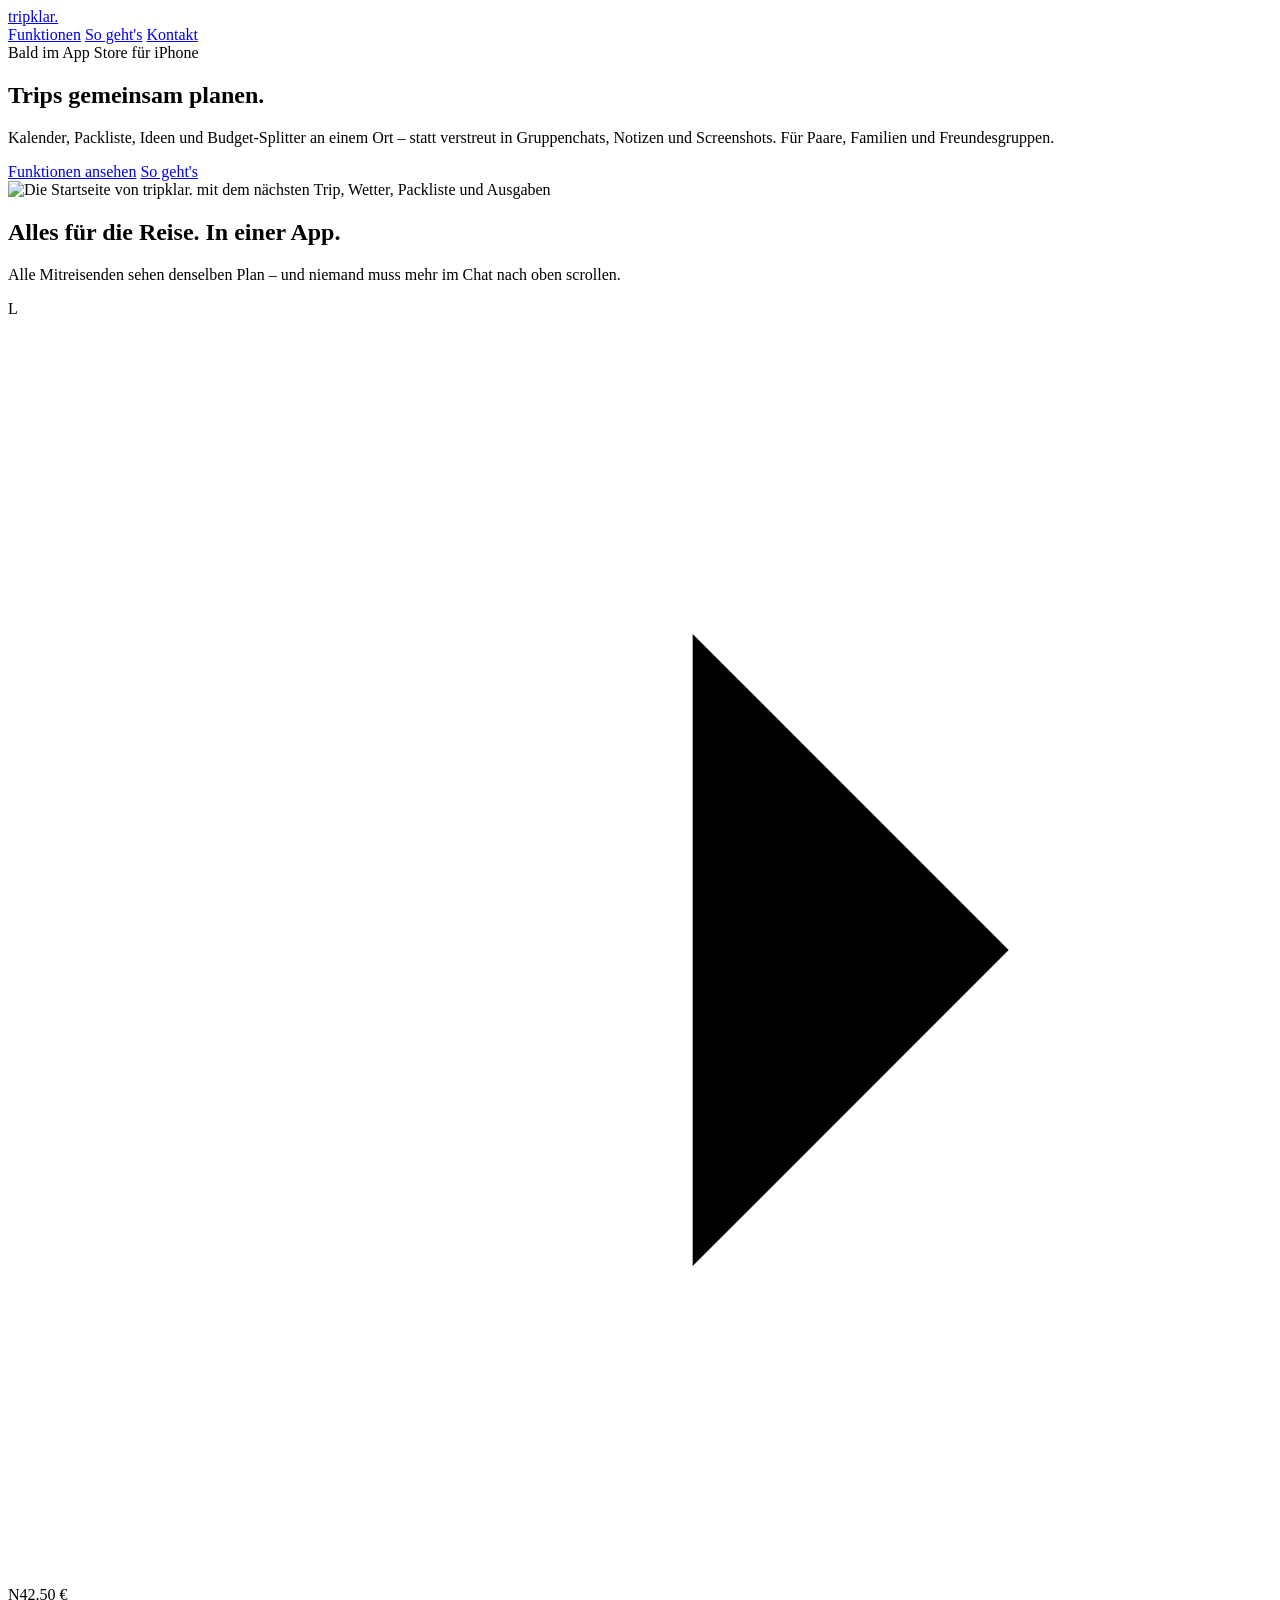
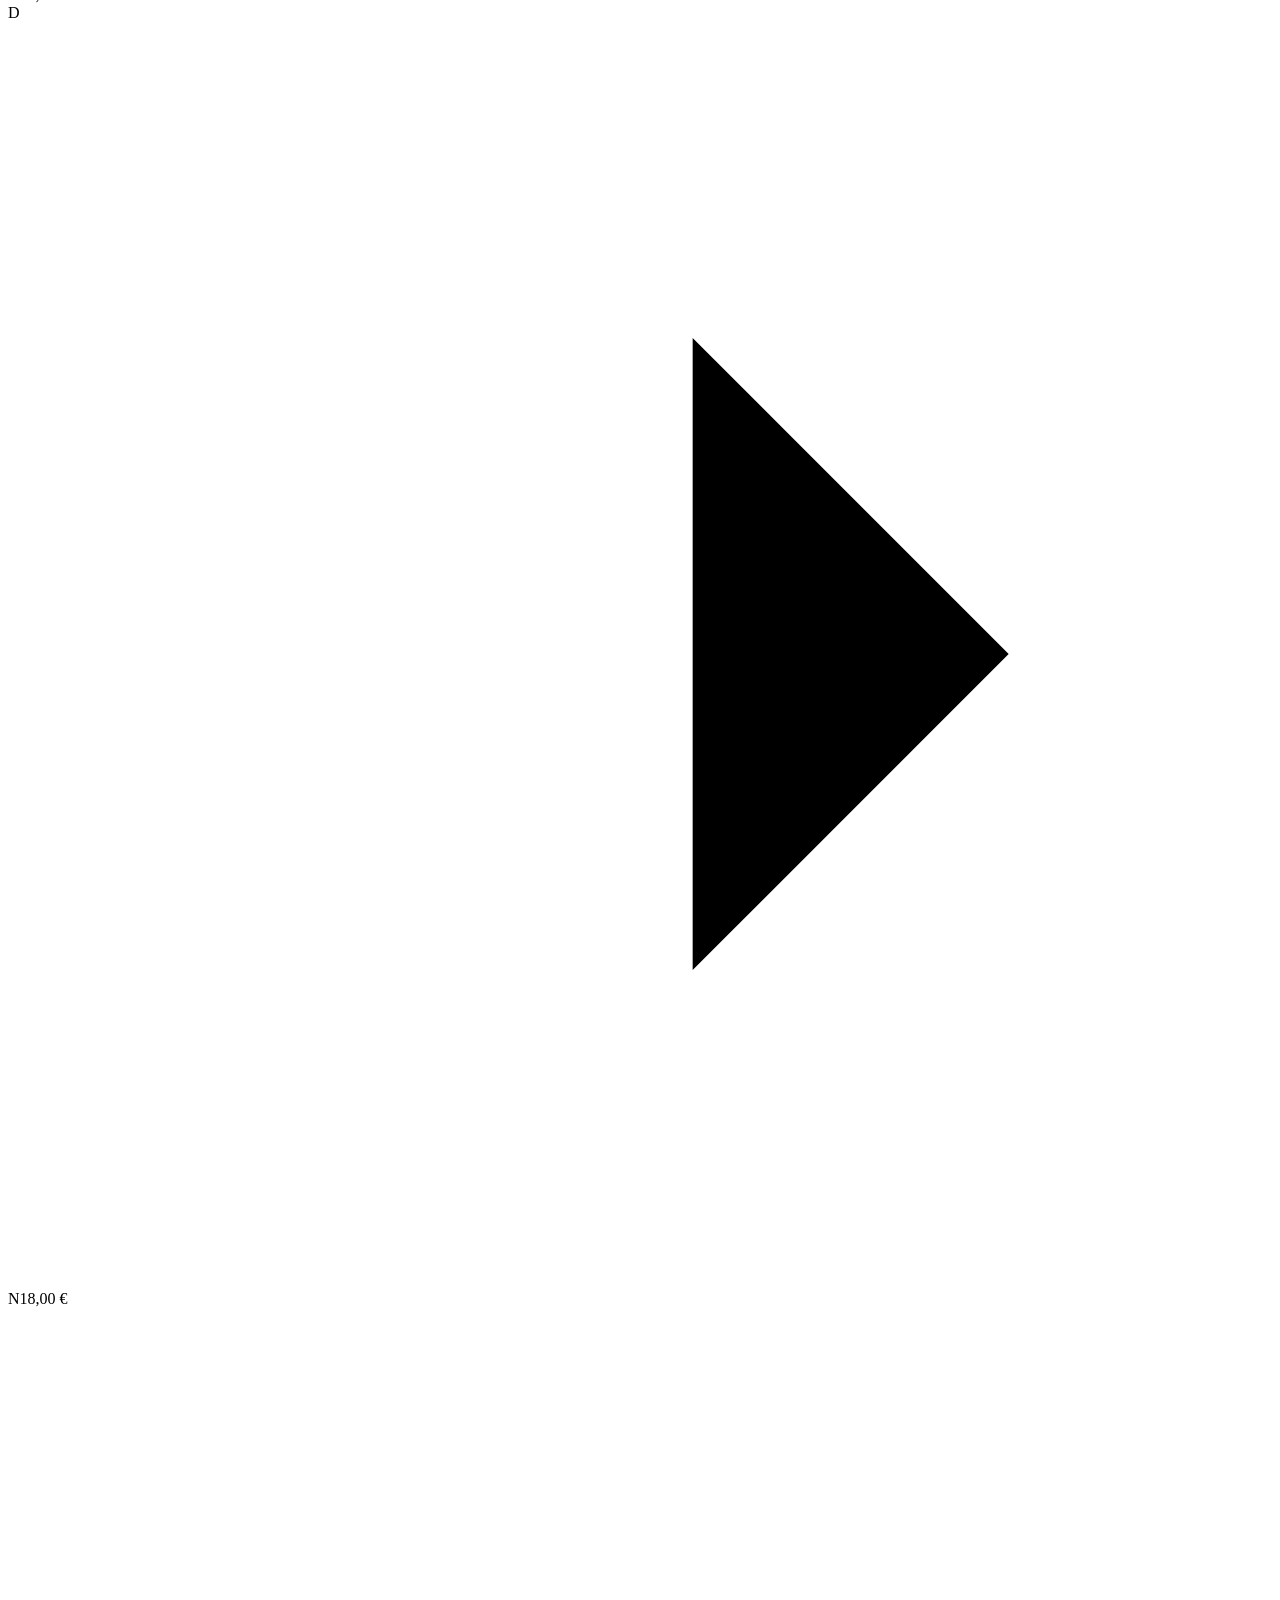
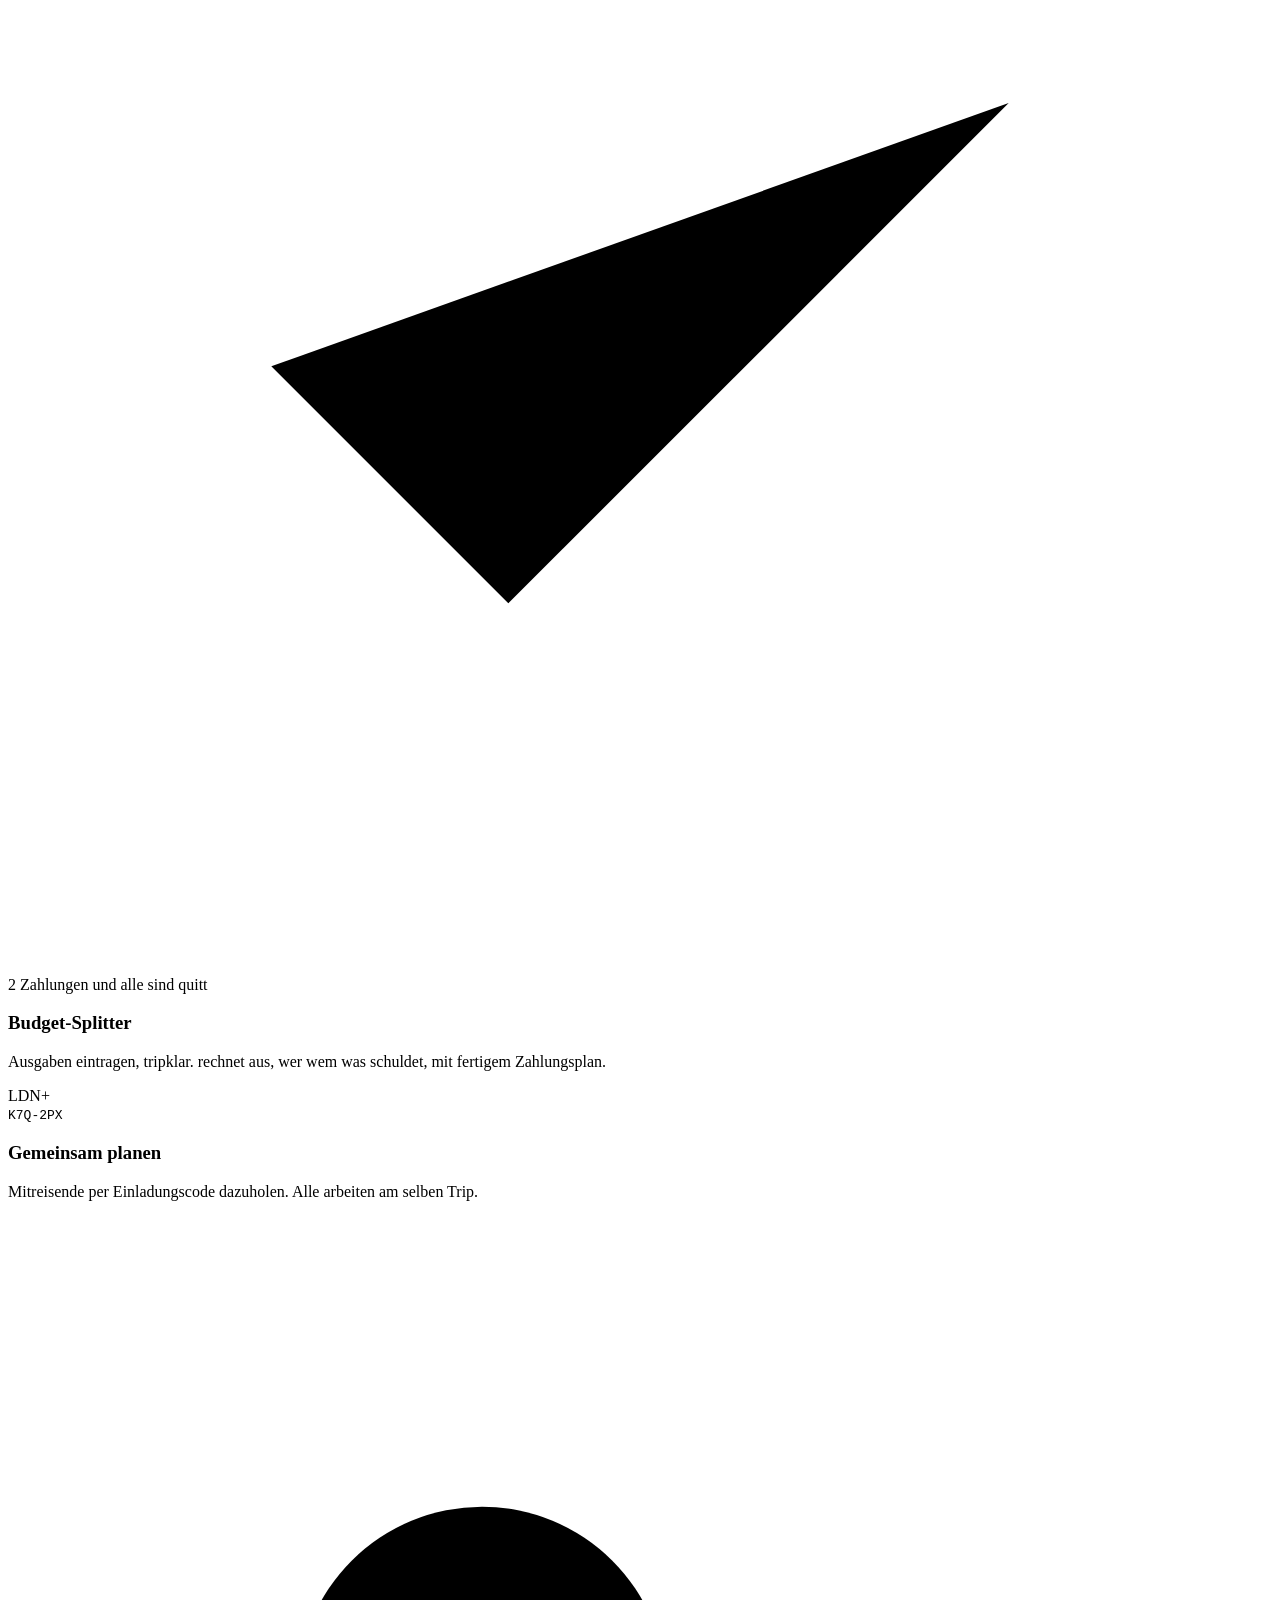
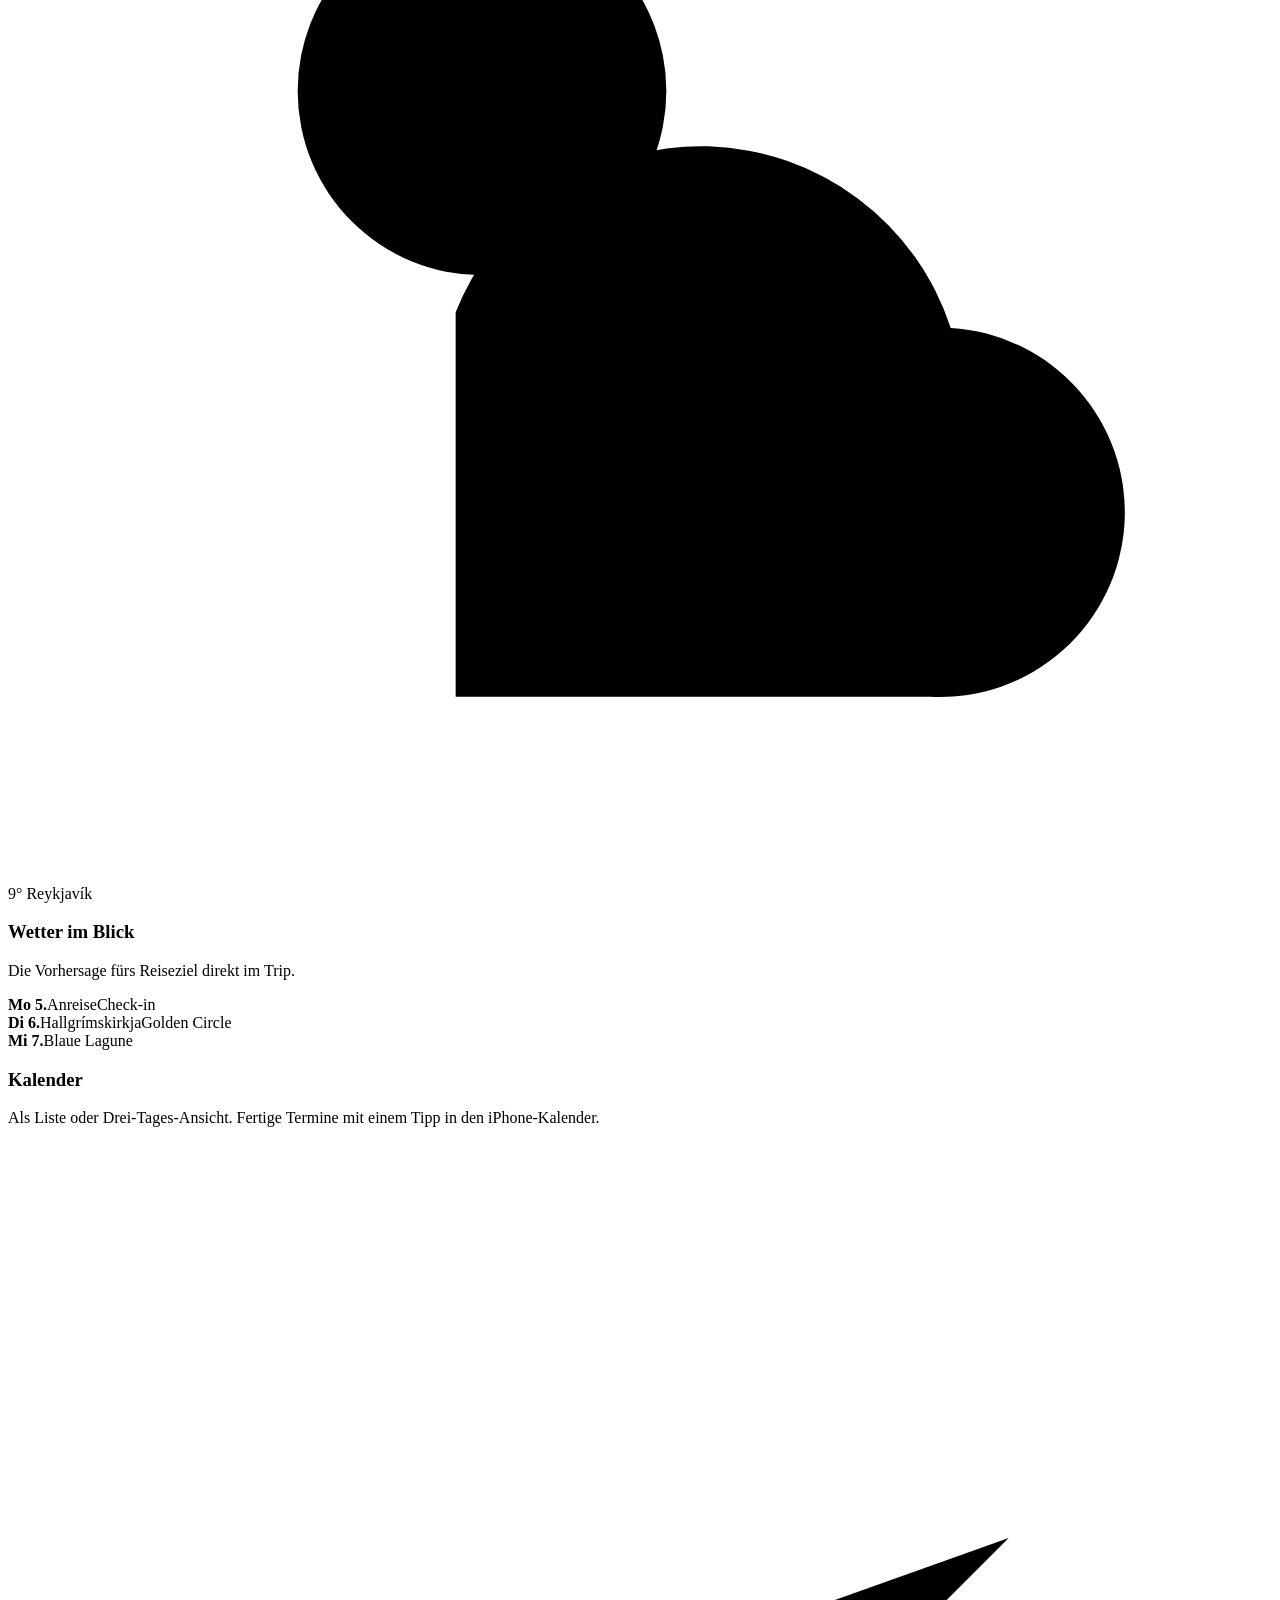
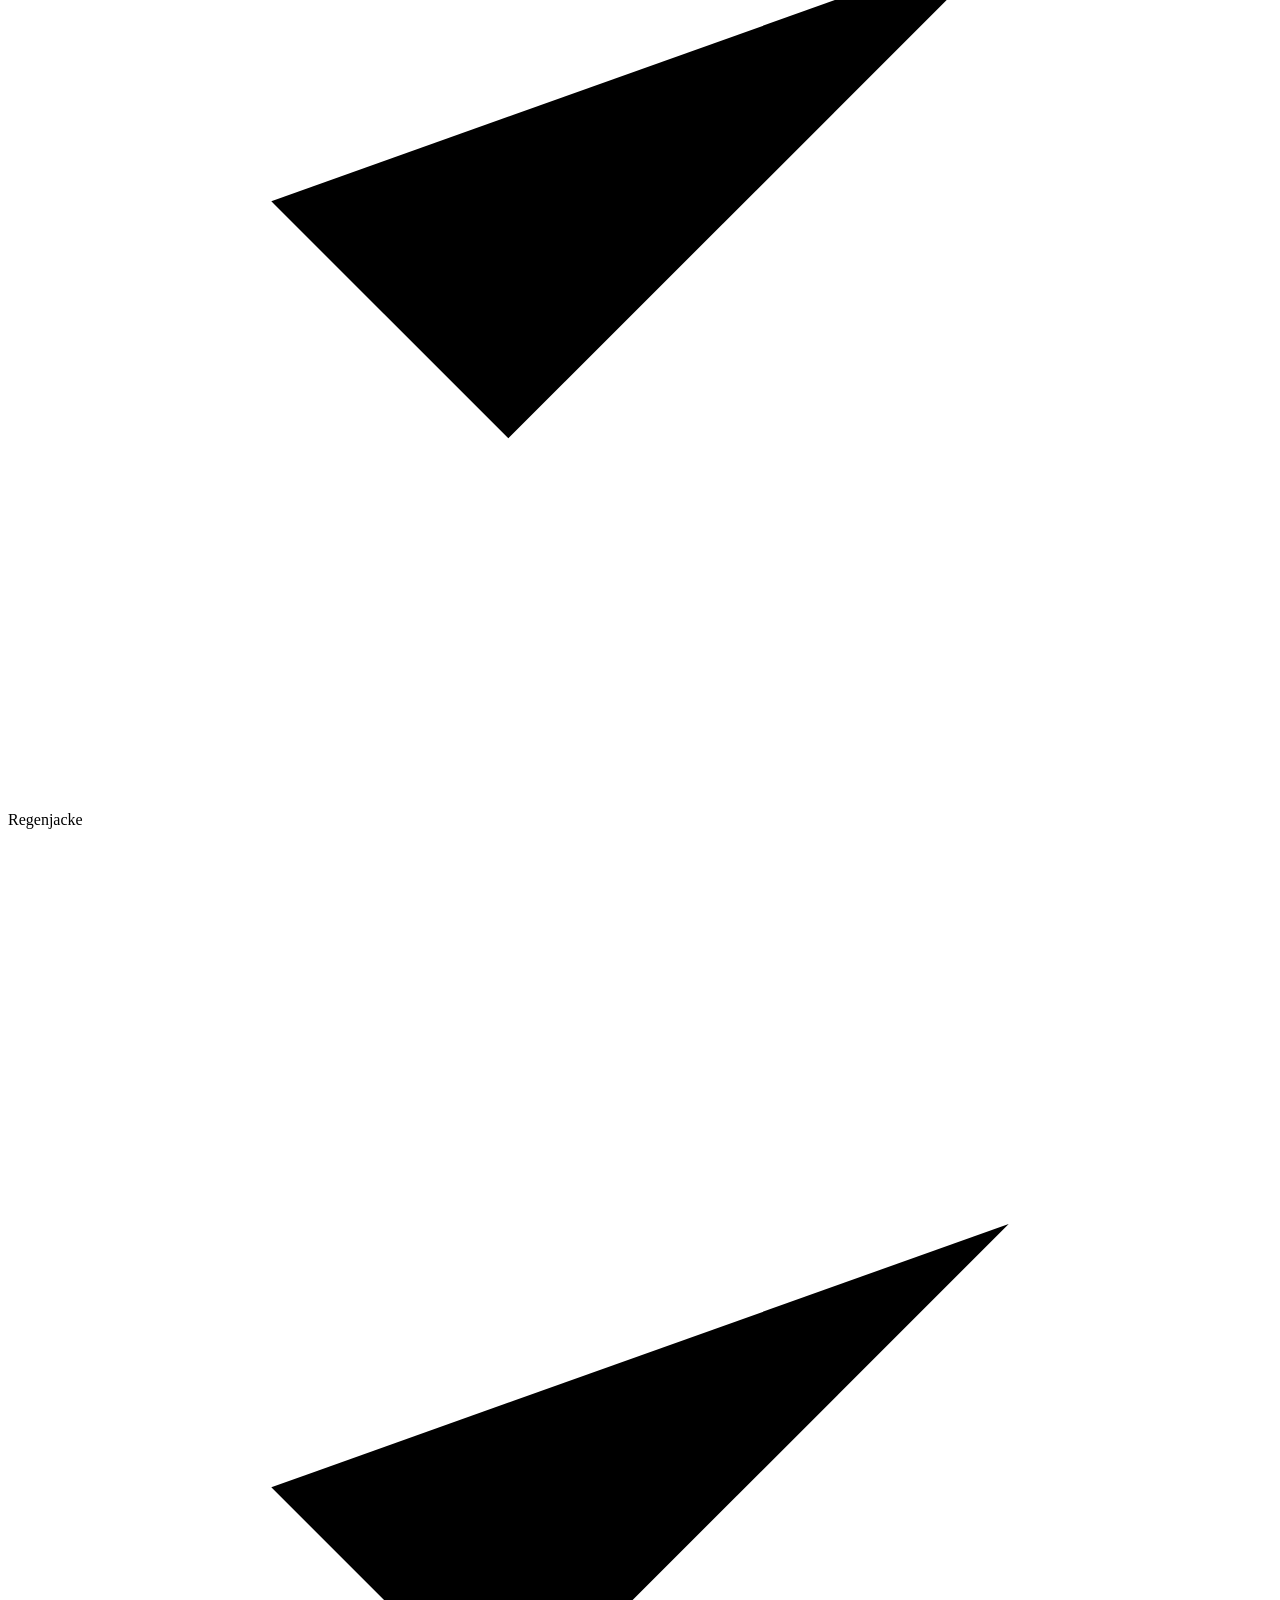
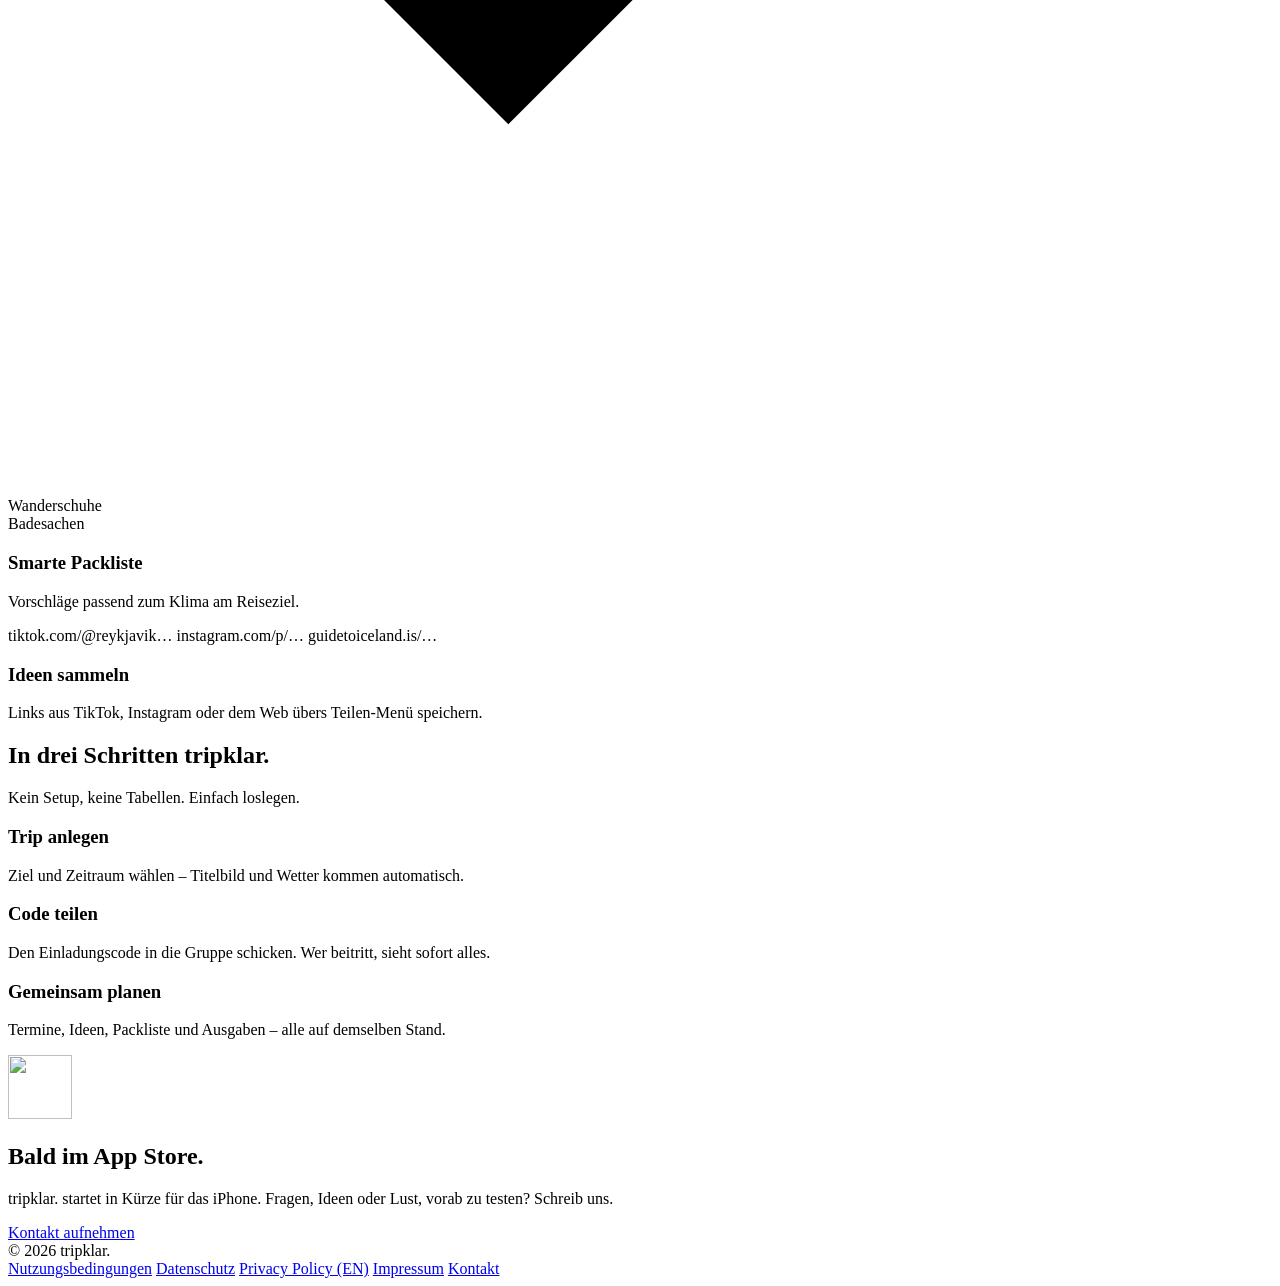
==== index.html @ 56bbf9bd "Startseite: Slogan zu 'Trips gemeinsam planen.' (gemeinsam in Markengrün) Co-Authored-By: Claude Son" ====
<!doctype html>
<html lang="de">
<head>
  <meta charset="utf-8">
  <meta name="viewport" content="width=device-width, initial-scale=1">
  <title>tripklar. – Reisen gemeinsam planen</title>
  <meta name="description" content="tripklar. ist der Reiseplaner für Paare, Familien und Freundesgruppen: Kalender, Packliste, Ideen und Budget-Splitter an einem Ort.">
  <meta name="theme-color" content="#FFFFFF">
  <meta property="og:title" content="tripklar. – Reisen gemeinsam planen">
  <meta property="og:description" content="Kalender, Packliste, Ideen und Budget-Splitter an einem Ort – statt verstreut im Gruppenchat.">
  <meta property="og:image" content="https://tripklar.app/assets/hero-mockup.png">
  <meta property="og:url" content="https://tripklar.app/">
  <link rel="canonical" href="https://tripklar.app/">
  <link rel="icon" type="image/png" href="assets/favicon.png">
  <link rel="apple-touch-icon" href="assets/apple-touch-icon.png">
  <link rel="stylesheet" href="style.css">
</head>
<body>

<header class="site-header">
  <div class="wrap">
    <a class="brand" href="./"><img src="assets/logo.png" alt="">tripklar.</a>
    <nav>
      <a class="optional" href="#funktionen">Funktionen</a>
      <a class="optional" href="#so-gehts">So geht's</a>
      <a href="#start">Kontakt</a>
    </nav>
  </div>
</header>

<main>

  <section class="hero">
    <div class="wrap">
      <div>
        <span class="eyebrow">Bald im App Store für iPhone</span>
        <h1>Trips <span>gemeinsam</span> planen.</h1>
        <p class="lead">Kalender, Packliste, Ideen und Budget-Splitter an einem Ort – statt verstreut in Gruppenchats, Notizen und Screenshots. Für Paare, Familien und Freundesgruppen.</p>
        <div class="cta-row">
          <!-- Zum Launch: primären Button durch den App-Store-Link ersetzen. -->
          <a class="btn btn-primary" href="#funktionen">Funktionen ansehen</a>
          <a class="btn btn-ghost" href="#so-gehts">So geht's</a>
        </div>
      </div>

      <!-- Mockup from shots.so (transparent background). WebP for size,
           PNG for browsers without WebP support. -->
      <div class="hero-mockup">
        <picture>
          <source srcset="assets/hero-mockup.webp" type="image/webp">
          <img src="assets/hero-mockup.png" width="955" height="1724"
               alt="Die Startseite von tripklar. mit dem nächsten Trip, Wetter, Packliste und Ausgaben">
        </picture>
      </div>
    </div>
  </section>

  <section id="funktionen">
    <div class="wrap">
      <h2 class="section-title">Alles für die Reise. In einer App.</h2>
      <p class="section-lead">Alle Mitreisenden sehen denselben Plan – und niemand muss mehr im Chat nach oben scrollen.</p>

      <div class="bento">
        <article class="tile wide">
          <div class="demo settle" aria-hidden="true">
            <div class="row"><span class="av" style="--c:#4A7BE0">L</span><svg class="i" viewBox="0 0 24 24"><path d="M5 12h14M13 6l6 6-6 6"/></svg><span class="av" style="--c:#E0566B">N</span><span class="amt">42,50 €</span></div>
            <div class="row"><span class="av" style="--c:#0BBF7D">D</span><svg class="i" viewBox="0 0 24 24"><path d="M5 12h14M13 6l6 6-6 6"/></svg><span class="av" style="--c:#E0566B">N</span><span class="amt">18,00 €</span></div>
            <div class="row done"><svg class="i" viewBox="0 0 24 24"><path d="M5 12.5l4.5 4.5L19 7.5"/></svg>2 Zahlungen und alle sind quitt</div>
          </div>
          <h3>Budget-Splitter</h3>
          <p>Ausgaben eintragen, tripklar. rechnet aus, wer wem was schuldet, mit fertigem Zahlungsplan.</p>
        </article>
        <article class="tile">
          <div class="demo invite" aria-hidden="true">
            <div class="avs"><span class="av" style="--c:#4A7BE0">L</span><span class="av" style="--c:#0BBF7D">D</span><span class="av" style="--c:#E0566B">N</span><span class="av add">+</span></div>
            <code>K7Q-2PX</code>
          </div>
          <h3>Gemeinsam planen</h3>
          <p>Mitreisende per Einladungscode dazuholen. Alle arbeiten am selben Trip.</p>
        </article>
        <article class="tile">
          <div class="demo weather" aria-hidden="true">
            <svg class="i" viewBox="0 0 24 24"><circle cx="9" cy="9" r="3.5"/><path d="M9 2.5v1.5M2.5 9H4M4.4 4.4l1.1 1.1M13.6 4.4l-1.1 1.1"/><path d="M8.5 20.5h9a3.5 3.5 0 0 0 .4-7 5 5 0 0 0-9.4-.3"/></svg>
            <span class="temp">9°</span>
            <span class="place">Reykjavík</span>
          </div>
          <h3>Wetter im Blick</h3>
          <p>Die Vorhersage fürs Reiseziel direkt im Trip.</p>
        </article>
        <article class="tile wide">
          <div class="demo cal" aria-hidden="true">
            <div class="day"><b>Mo 5.</b><span class="ev">Anreise</span><span class="ev soft">Check-in</span></div>
            <div class="day"><b>Di 6.</b><span class="ev soft">Hallgrímskirkja</span><span class="ev">Golden Circle</span></div>
            <div class="day"><b>Mi 7.</b><span class="ev">Blaue Lagune</span></div>
          </div>
          <h3>Kalender</h3>
          <p>Als Liste oder Drei-Tages-Ansicht. Fertige Termine mit einem Tipp in den iPhone-Kalender.</p>
        </article>
        <article class="tile">
          <div class="demo pack" aria-hidden="true">
            <div class="on"><svg class="i" viewBox="0 0 24 24"><path d="M5 12.5l4.5 4.5L19 7.5"/></svg>Regenjacke</div>
            <div class="on"><svg class="i" viewBox="0 0 24 24"><path d="M5 12.5l4.5 4.5L19 7.5"/></svg>Wanderschuhe</div>
            <div><span class="box"></span>Badesachen</div>
          </div>
          <h3>Smarte Packliste</h3>
          <p>Vorschläge passend zum Klima am Reiseziel.</p>
        </article>
        <article class="tile">
          <div class="demo links" aria-hidden="true">
            <span>tiktok.com/@reykjavik…</span>
            <span>instagram.com/p/…</span>
            <span>guidetoiceland.is/…</span>
          </div>
          <h3>Ideen sammeln</h3>
          <p>Links aus TikTok, Instagram oder dem Web übers Teilen-Menü speichern.</p>
        </article>
      </div>
    </div>
  </section>

  <section id="so-gehts">
    <div class="wrap">
      <h2 class="section-title">In drei Schritten <span class="accent">tripklar.</span></h2>
      <p class="section-lead">Kein Setup, keine Tabellen. Einfach loslegen.</p>
      <div class="steps">
        <div class="step"><h3>Trip anlegen</h3><p>Ziel und Zeitraum wählen – Titelbild und Wetter kommen automatisch.</p></div>
        <div class="step"><h3>Code teilen</h3><p>Den Einladungscode in die Gruppe schicken. Wer beitritt, sieht sofort alles.</p></div>
        <div class="step"><h3>Gemeinsam planen</h3><p>Termine, Ideen, Packliste und Ausgaben – alle auf demselben Stand.</p></div>
      </div>
    </div>
  </section>

  <section id="start" class="cta-final">
    <div class="wrap narrow">
      <img src="assets/logo.png" alt="" width="64" height="64">
      <h2 class="section-title">Bald im App Store.</h2>
      <p class="section-lead">tripklar. startet in Kürze für das iPhone. Fragen, Ideen oder Lust, vorab zu testen? Schreib uns.</p>
      <a class="btn btn-primary" href="mailto:info@tripklar.app?subject=tripklar.">Kontakt aufnehmen</a>
    </div>
  </section>

</main>

<footer class="site-footer">
  <div class="wrap">
    <span>© 2026 tripklar.</span>
    <nav>
      <a href="nutzungsbedingungen.html">Nutzungsbedingungen</a>
      <a href="datenschutz.html">Datenschutz</a>
      <a href="privacy.html">Privacy Policy (EN)</a>
      <a href="impressum.html">Impressum</a>
      <a href="mailto:info@tripklar.app">Kontakt</a>
    </nav>
  </div>
</footer>

</body>
</html>
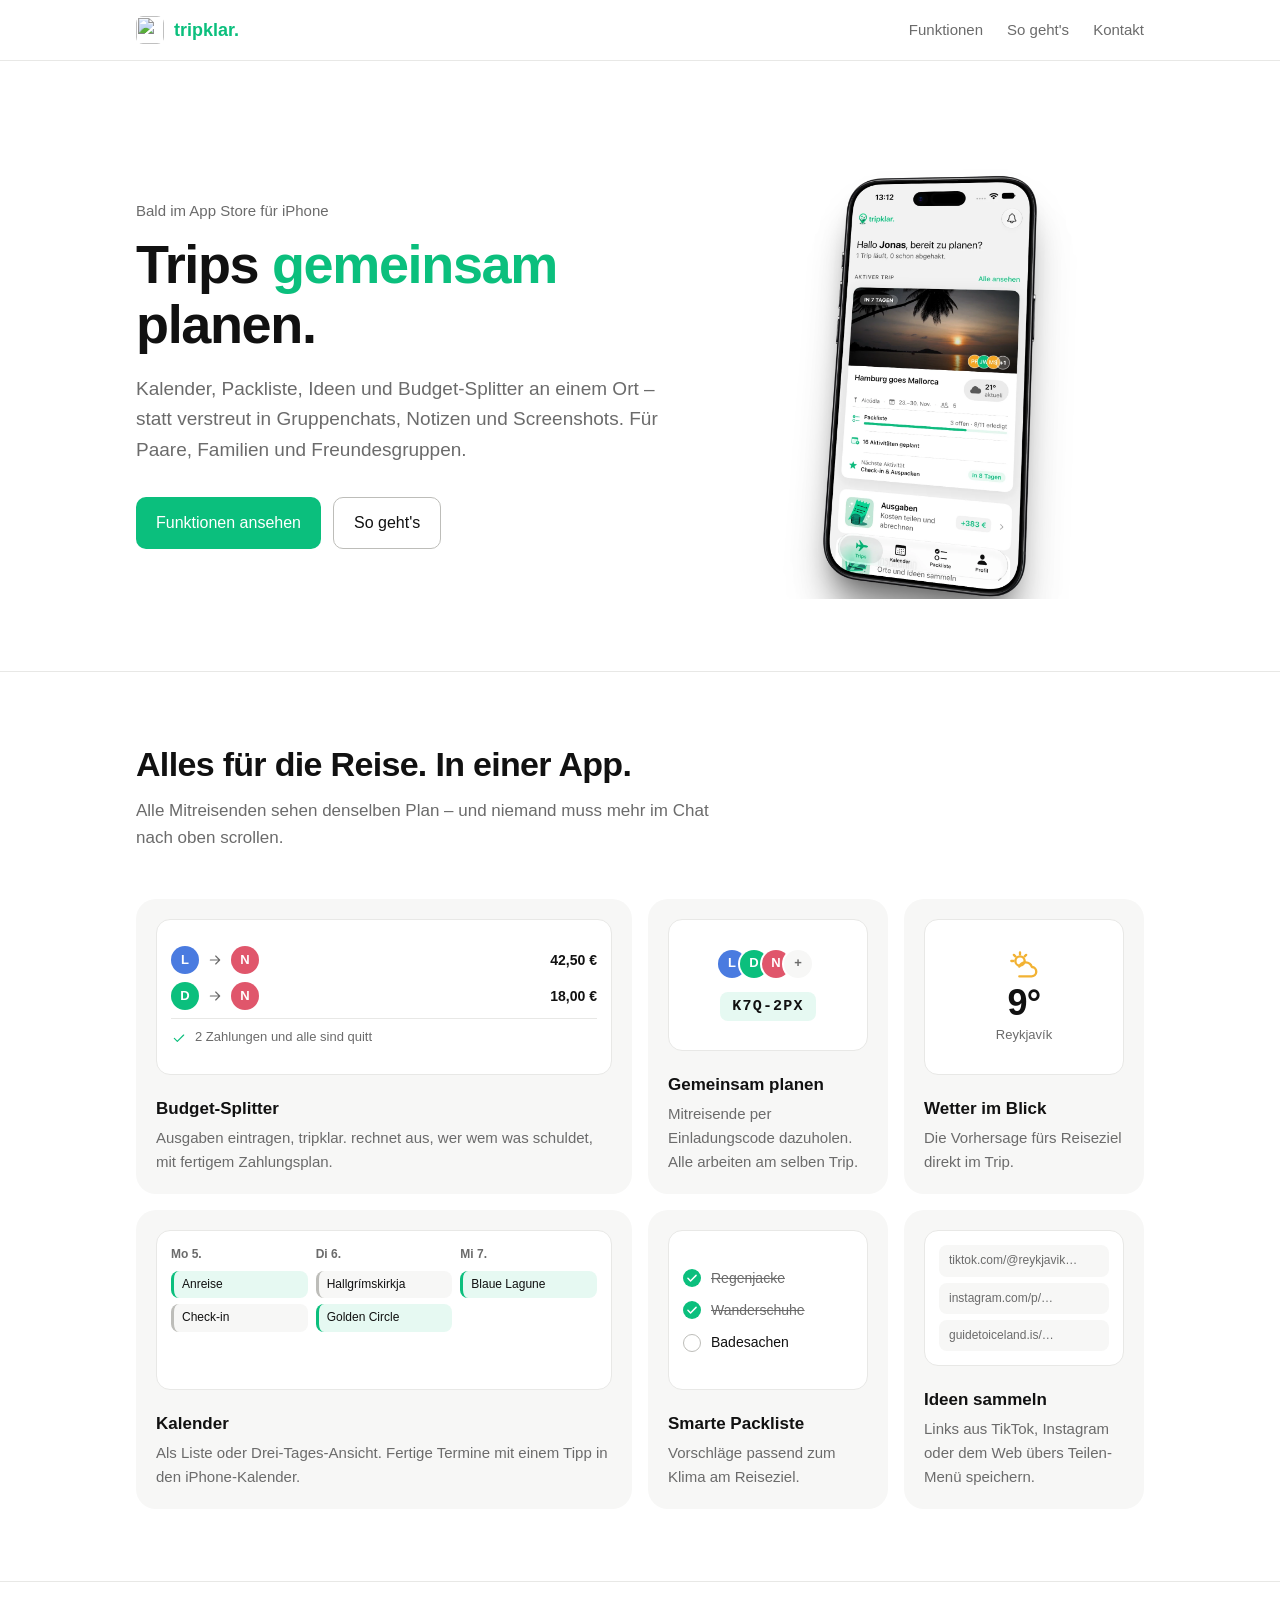
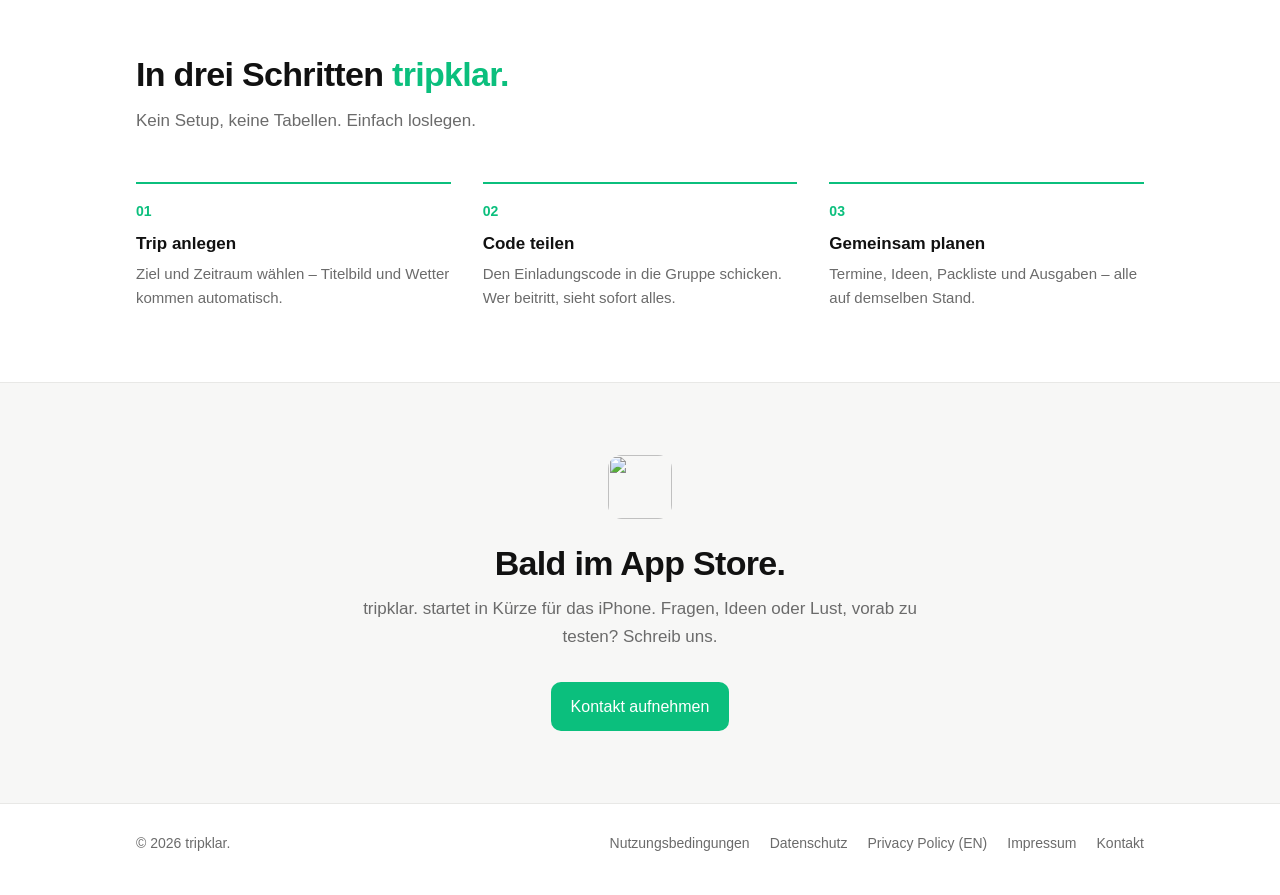
==== commit 4c77d748: "Startseite: neues Hero-Mockup (PNG und WebP) Co-Authored-By: Claude Sonnet 5.5 <noreply@anthropic.co" ====
--- a/index.html
+++ b/index.html
@@ -48,7 +48,7 @@
       <div class="hero-mockup">
         <picture>
           <source srcset="assets/hero-mockup.webp" type="image/webp">
-          <img src="assets/hero-mockup.png" width="955" height="1724"
+          <img src="assets/hero-mockup.png" width="1080" height="1620"
                alt="Die Startseite von tripklar. mit dem nächsten Trip, Wetter, Packliste und Ausgaben">
         </picture>
       </div>
--- a/style.css
+++ b/style.css
@@ -0,0 +1,202 @@
+/* tripklar. website — light only, colours from AppTheme.swift.
+   System fonts only: no external requests, so the site needs no cookie
+   banner and the privacy policy only has to cover the hosting itself. */
+
+:root {
+  color-scheme: light;
+  /* The one green, plus one flat tint of it — no other greens, no gradients. */
+  --primary: #0BBF7D;
+  --tint: rgba(11, 191, 125, 0.10);
+  --bg: #FFFFFF;
+  --subtle: #F7F7F6;
+  --text: #111111;
+  --grey: #6B6B6B;
+  --line: #E8E8E6;
+}
+
+* { box-sizing: border-box; }
+
+html { -webkit-text-size-adjust: 100%; scroll-behavior: smooth; }
+
+body {
+  margin: 0;
+  background: var(--bg);
+  color: var(--text);
+  font-family: -apple-system, BlinkMacSystemFont, "SF Pro Text", "Segoe UI", Roboto, Helvetica, Arial, sans-serif;
+  font-size: 17px;
+  line-height: 1.6;
+}
+
+a { color: var(--text); text-decoration-color: var(--primary); text-decoration-thickness: 1.5px; text-underline-offset: 3px; }
+
+/* Line icons (24×24 grid), coloured via currentColor. */
+svg.i {
+  width: 20px; height: 20px; flex: none;
+  fill: none; stroke: currentColor; stroke-width: 1.75;
+  stroke-linecap: round; stroke-linejoin: round;
+}
+
+.wrap { max-width: 1040px; margin: 0 auto; padding: 0 16px; }
+.narrow { max-width: 720px; }
+
+/* ---------- Header ---------- */
+
+.site-header {
+  position: sticky; top: 0; z-index: 10;
+  background: rgba(255, 255, 255, 0.92);
+  backdrop-filter: blur(12px);
+  -webkit-backdrop-filter: blur(12px);
+  border-bottom: 1px solid var(--line);
+}
+.site-header .wrap { display: flex; align-items: center; justify-content: space-between; height: 60px; }
+.brand { display: flex; align-items: center; gap: 10px; color: var(--primary); text-decoration: none; font-weight: 600; font-size: 18px; }
+.brand img { width: 28px; height: 28px; border-radius: 7px; }
+.site-header nav { display: flex; gap: 24px; }
+.site-header nav a { color: var(--grey); text-decoration: none; font-size: 15px; }
+.site-header nav a:hover { color: var(--text); }
+@media (max-width: 560px) { .site-header nav .optional { display: none; } }
+
+/* ---------- Buttons ---------- */
+
+.btn {
+  display: inline-flex; align-items: center; justify-content: center; gap: 8px;
+  padding: 12px 20px; border-radius: 10px;
+  font-weight: 500; font-size: 16px; text-decoration: none;
+  transition: opacity .15s ease, border-color .15s ease;
+}
+.btn-primary { background: var(--primary); color: #fff; }
+.btn-primary:hover { opacity: .88; }
+.btn-ghost { color: var(--text); border: 1.5px solid #BDBDB9; }
+.btn-ghost:hover { border-color: var(--text); }
+
+/* ---------- Hero ---------- */
+
+.hero { padding: 88px 0 72px; }
+.hero .wrap { display: grid; grid-template-columns: 1.1fr 0.9fr; gap: 56px; align-items: center; }
+.eyebrow { display: block; color: var(--grey); font-size: 15px; }
+.hero h1 { font-size: clamp(36px, 5.5vw, 54px); font-weight: 600; line-height: 1.1; letter-spacing: -0.025em; margin: 12px 0 20px; }
+.hero h1 span, .accent { color: var(--primary); }
+.hero p.lead { font-size: 19px; color: var(--grey); margin: 0 0 32px; max-width: 32em; }
+.cta-row { display: flex; flex-wrap: wrap; gap: 12px; }
+
+@media (max-width: 820px) {
+  .hero { padding: 48px 0 40px; }
+  .hero .wrap { grid-template-columns: 1fr; gap: 40px; }
+}
+
+/* The phone mockup stands freely on the page; its soft shadow is baked
+   into the image and fades out before the image edge. */
+.hero-mockup { display: flex; justify-content: center; }
+.hero-mockup img { display: block; width: 100%; max-width: 300px; height: auto; }
+@media (max-width: 820px) { .hero-mockup img { max-width: 230px; } }
+
+/* ---------- Sections ---------- */
+
+section { padding: 72px 0; border-top: 1px solid var(--line); }
+section.hero { border-top: 0; }
+.section-title { font-size: clamp(26px, 3.5vw, 34px); font-weight: 600; letter-spacing: -0.02em; line-height: 1.2; margin: 0 0 12px; }
+.section-lead { color: var(--grey); margin: 0 0 48px; max-width: 36em; }
+
+/* Feature bento: each tile shows a tiny piece of the app, built in HTML. */
+.bento { display: grid; grid-template-columns: repeat(4, 1fr); gap: 16px; }
+.tile { grid-column: span 1; display: flex; flex-direction: column; padding: 20px; background: var(--subtle); border-radius: 20px; }
+.tile.wide { grid-column: span 2; }
+@media (max-width: 900px) { .bento { grid-template-columns: repeat(2, 1fr); } }
+@media (max-width: 560px) { .bento { grid-template-columns: 1fr; } .tile.wide { grid-column: span 1; } }
+.tile h3 { margin: 0 0 4px; font-size: 17px; font-weight: 600; }
+.tile p { margin: 0; color: var(--grey); font-size: 15px; }
+
+.demo {
+  flex: 1; min-height: 132px; margin-bottom: 20px; padding: 14px;
+  background: var(--bg); border: 1px solid var(--line); border-radius: 14px;
+  font-size: 14px;
+}
+.av {
+  display: inline-grid; place-items: center; flex: none;
+  width: 28px; height: 28px; border-radius: 50%;
+  background: var(--c); color: #fff; font-size: 13px; font-weight: 600;
+}
+
+.settle { display: grid; gap: 8px; align-content: center; }
+.settle .row { display: flex; align-items: center; gap: 8px; }
+.settle .row .i { width: 16px; height: 16px; color: var(--grey); }
+.settle .amt { margin-left: auto; font-weight: 600; font-variant-numeric: tabular-nums; }
+.settle .done { color: var(--grey); font-size: 13px; padding-top: 8px; border-top: 1px solid var(--line); }
+.settle .done .i { color: var(--primary); }
+
+.invite { display: flex; flex-direction: column; align-items: center; justify-content: center; gap: 14px; }
+.invite .avs { display: flex; }
+.invite .av { margin-left: -6px; box-shadow: 0 0 0 2px var(--bg); }
+.invite .av.add { background: var(--subtle); color: var(--grey); }
+.invite code {
+  padding: 6px 12px; border-radius: 8px; background: var(--tint);
+  color: var(--text); font: 600 15px ui-monospace, SFMono-Regular, Menlo, monospace; letter-spacing: 0.08em;
+}
+
+.weather { display: flex; flex-direction: column; align-items: center; justify-content: center; gap: 2px; }
+.weather .i { width: 32px; height: 32px; color: #F2B233; }
+.weather .temp { font-size: 36px; font-weight: 600; line-height: 1.1; letter-spacing: -0.02em; }
+.weather .place { color: var(--grey); font-size: 13px; }
+
+.cal { display: grid; grid-template-columns: repeat(3, 1fr); gap: 8px; }
+.cal .day { display: flex; flex-direction: column; gap: 6px; }
+.cal b { font-size: 12px; font-weight: 600; color: var(--grey); }
+.cal .ev {
+  padding: 6px 8px; border-radius: 8px; border-left: 3px solid var(--primary);
+  background: var(--tint); font-size: 12px; line-height: 1.3;
+  overflow: hidden; text-overflow: ellipsis; white-space: nowrap;
+}
+.cal .ev.soft { background: var(--subtle); border-left-color: #BDBDB9; }
+
+.pack { display: grid; gap: 10px; align-content: center; }
+.pack div { display: flex; align-items: center; gap: 10px; }
+.pack .on { color: var(--grey); text-decoration: line-through; }
+.pack .on .i {
+  width: 18px; height: 18px; padding: 2px; border-radius: 50%;
+  background: var(--primary); color: #fff; stroke-width: 2.5;
+}
+.pack .box { width: 18px; height: 18px; border-radius: 50%; border: 1.5px solid #BDBDB9; }
+
+.links { display: flex; flex-direction: column; justify-content: center; gap: 6px; }
+.links span {
+  padding: 6px 10px; border-radius: 8px; background: var(--subtle);
+  color: var(--grey); font-size: 12px;
+  overflow: hidden; text-overflow: ellipsis; white-space: nowrap;
+}
+
+.steps { display: grid; grid-template-columns: repeat(3, 1fr); gap: 32px; counter-reset: step; }
+@media (max-width: 760px) { .steps { grid-template-columns: 1fr; gap: 24px; } }
+.step { padding-top: 16px; border-top: 2px solid var(--primary); }
+.step::before {
+  counter-increment: step; content: "0" counter(step);
+  display: block; margin-bottom: 8px;
+  color: var(--primary); font-size: 14px; font-weight: 600; font-variant-numeric: tabular-nums;
+}
+.step h3 { margin: 0 0 4px; font-size: 17px; font-weight: 600; }
+.step p { margin: 0; color: var(--grey); font-size: 15px; }
+
+.cta-final { background: var(--subtle); text-align: center; }
+.cta-final img { display: block; margin: 0 auto 24px; border-radius: 14px; }
+.cta-final .section-lead { margin-left: auto; margin-right: auto; margin-bottom: 32px; }
+
+/* ---------- Footer ---------- */
+
+.site-footer { border-top: 1px solid var(--line); padding: 28px 0 40px; color: var(--grey); font-size: 14px; }
+.site-footer .wrap { display: flex; flex-wrap: wrap; gap: 12px 24px; justify-content: space-between; align-items: center; }
+.site-footer nav { display: flex; flex-wrap: wrap; gap: 8px 20px; }
+.site-footer a { color: var(--grey); text-decoration: none; }
+.site-footer a:hover { color: var(--text); }
+.back { display: inline-flex; align-items: center; gap: 6px; }
+.back .i { width: 16px; height: 16px; }
+
+/* ---------- Legal pages ---------- */
+
+.legal { padding: 48px 0 72px; }
+.legal h1 { font-size: clamp(30px, 5vw, 40px); font-weight: 600; letter-spacing: -0.02em; margin: 0 0 8px; }
+.legal h2 { font-size: 20px; font-weight: 600; margin: 40px 0 8px; }
+.legal h3 { font-size: 17px; font-weight: 600; margin: 24px 0 4px; }
+.legal p, .legal li { color: var(--text); }
+.legal .updated { color: var(--grey); margin: 0 0 24px; }
+.legal address { font-style: normal; }
+
+/* Unfilled placeholders: impossible to overlook before publishing. */
